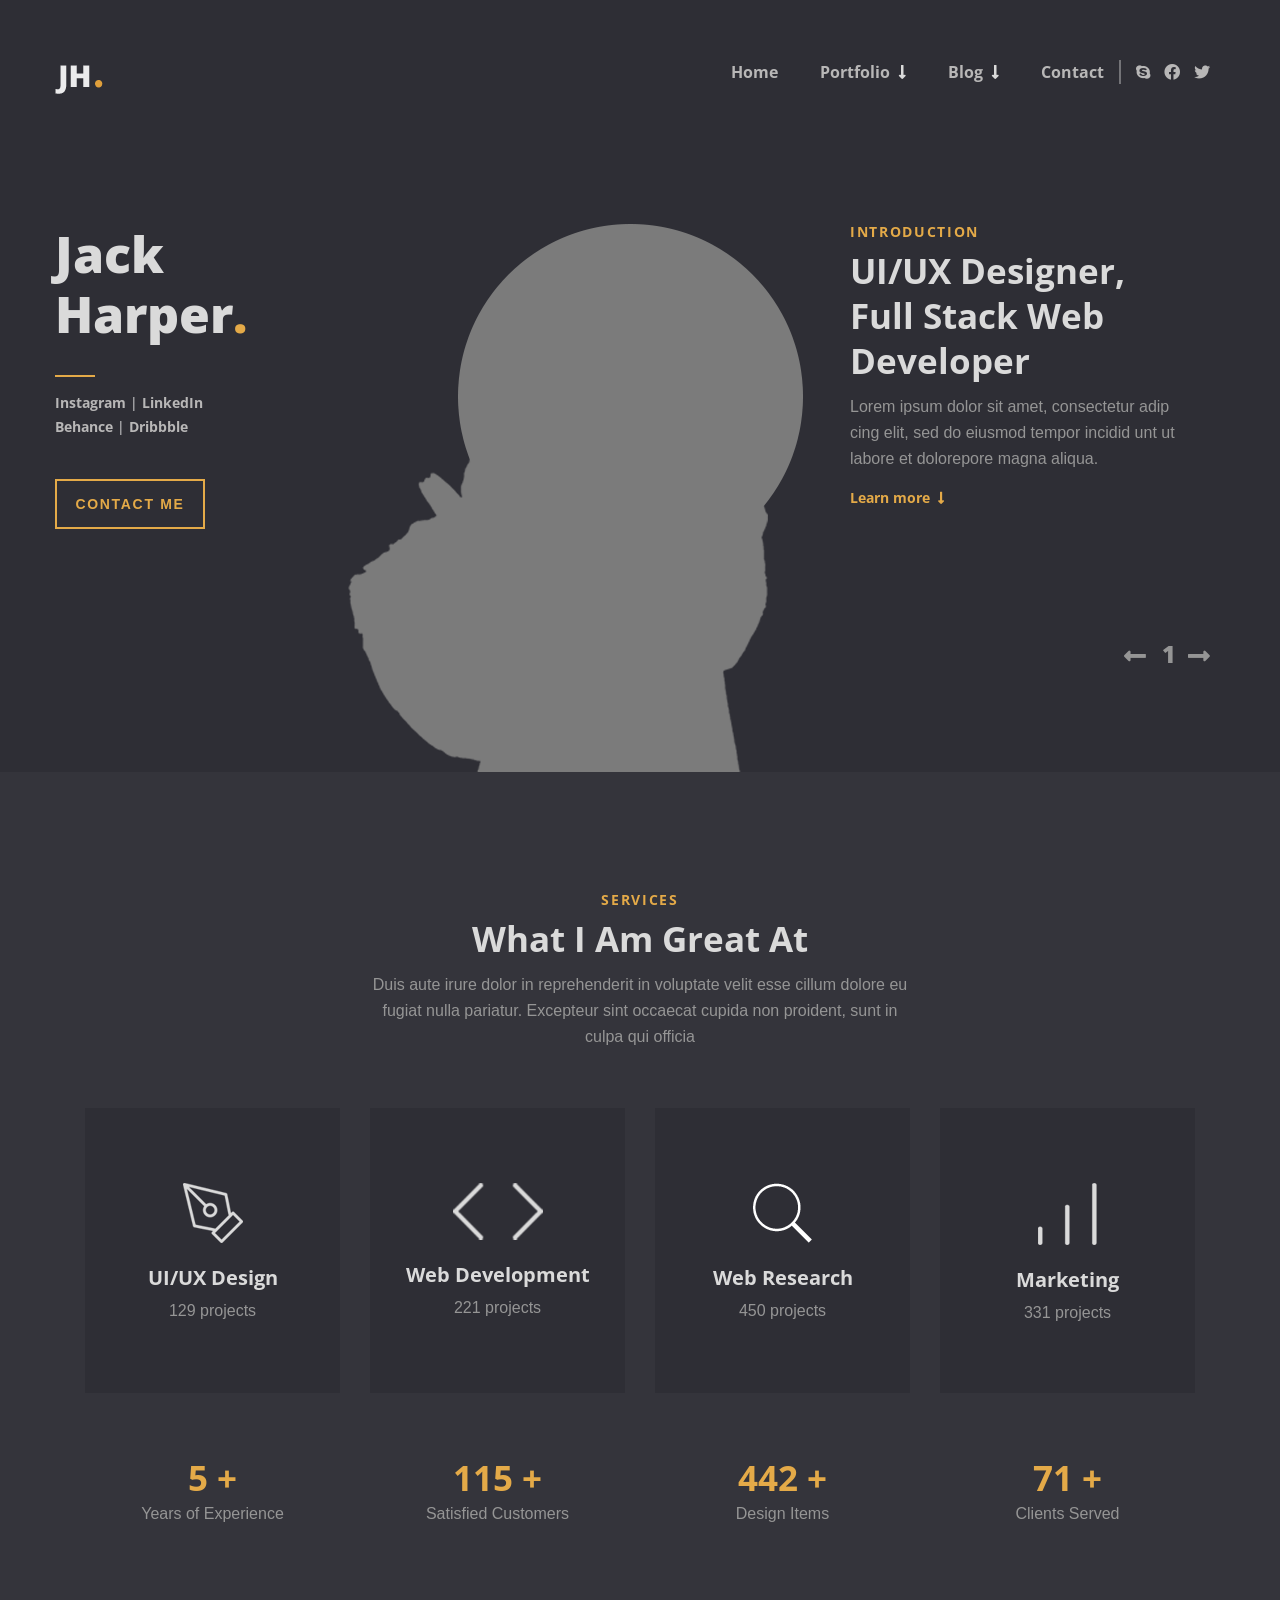
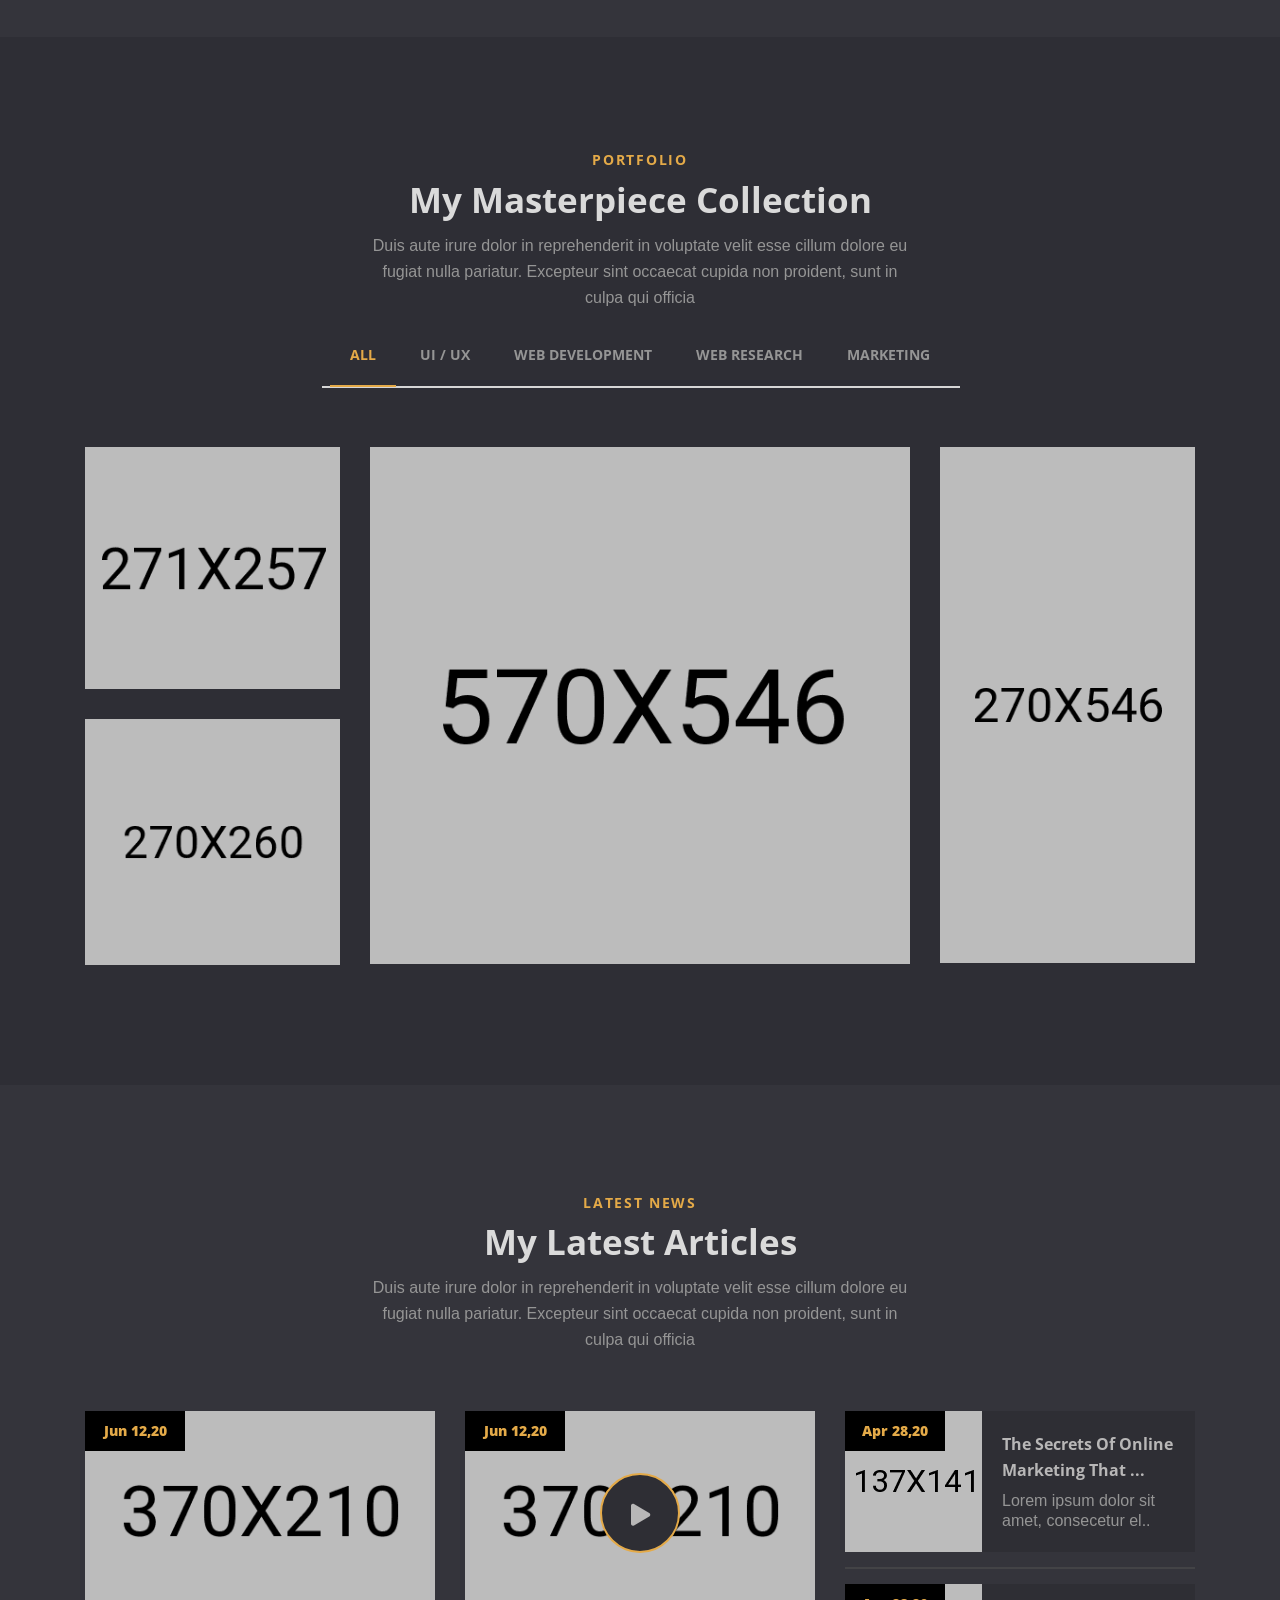
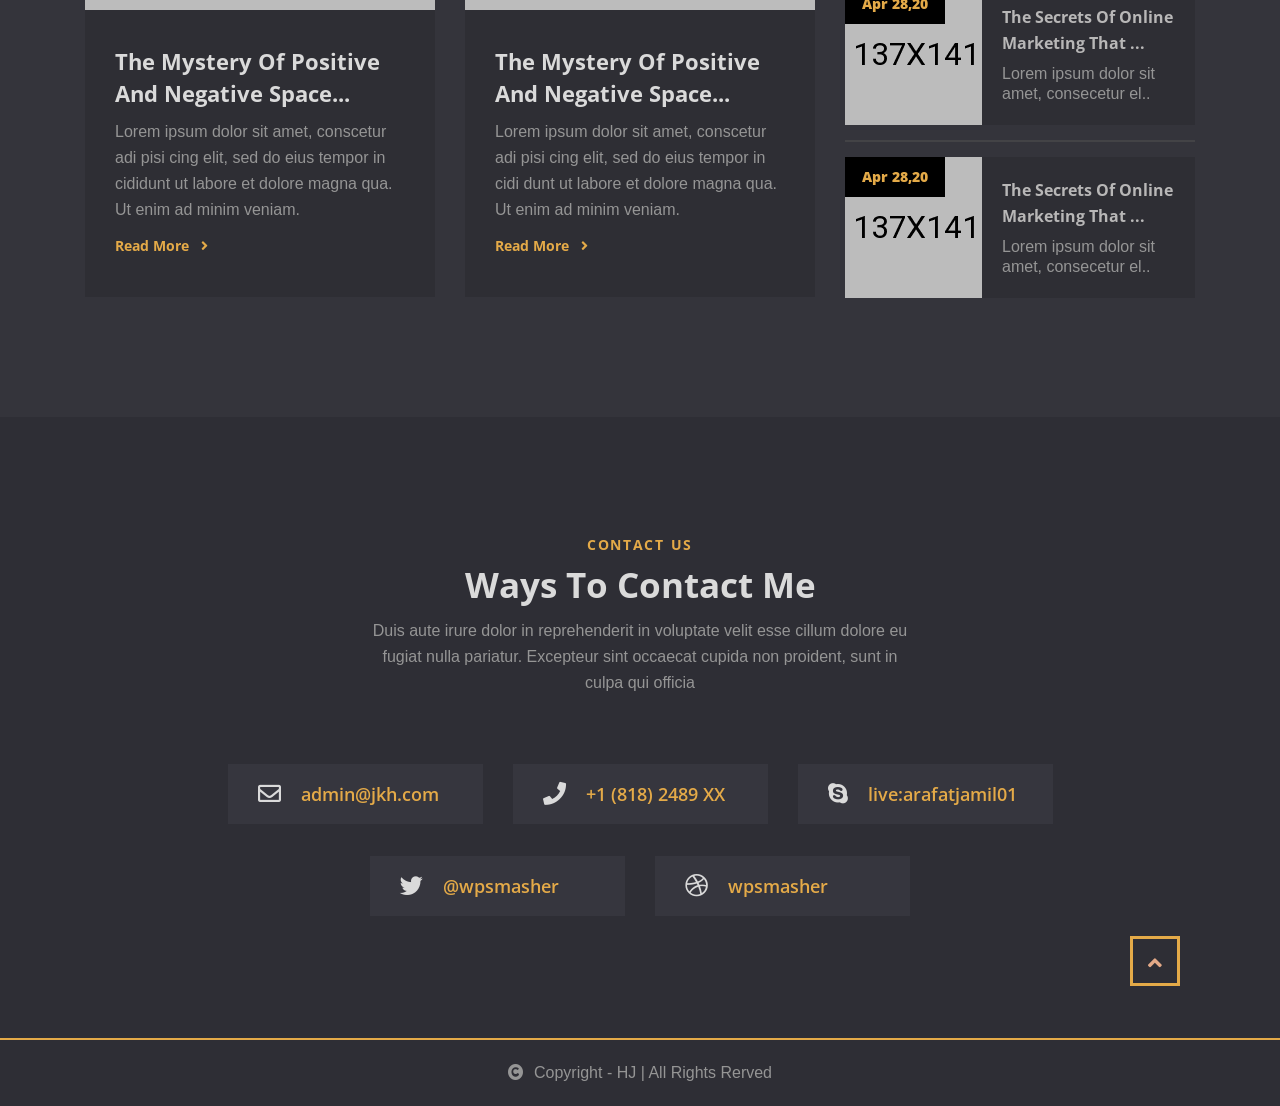
==== index.html @ 87782552 "Add files via upload" ====
<!DOCTYPE html>
<html lang="zxx">

<head>
    <meta charset="UTF-8">
    <meta name="viewport" content="width=device-width, initial-scale=1.0">
    <meta name="description"
        content="Palun, Personal Portfolio, One page portfolio, HTML Template, CSS3, HTML5, Website, Portfolio template">

    <!-- title -->
    <title>Palun - Dark Personal Portfolio HMTL5 Template</title>

    <!-- favicon -->
    <link rel="shortcut icon" href="favicon.ico" type="image/x-icon">

    <!-- stylesheets -->
    <link rel="stylesheet" href="assets/css/bootstrap.min.css">
    <link rel="stylesheet" href="assets/css/slick.min.css">
    <link rel="stylesheet" href="assets/css/all.min.css">
    <link rel="stylesheet" href="assets/css/magnific-popup.min.css">
    <link rel="stylesheet" href="assets/css/mean-menu.css">
    <link rel="stylesheet" href="assets/css/default.css">
    <link rel="stylesheet" href="style.css">

</head>

<body>
    <!-- header area -->
    <div class="header-area">
        <div class="container mt-60 pl-0 pr-0">
            <div class="row justify-content-lg-between">
                <div class="col-xl-2 col-lg-2 col-md-2 col-sm-2 col-2 pl-xl-0">
                    <!-- logo -->
                    <div class="logo-area">
                        <a href="/index.html">
                            <img src="assets/img/logo/logo.png" alt="Logo" />
                        </a>
                    </div>
                </div>
                <div class="col-xl-6 col-lg-7 col-md-10 col-sm-8 col-8 pr-0">
                    <div class="menu-area menu-social float-right">
                        <ul class="list-inline pl-15">
                            <li class="list-inline-item menu-border"><a href="#"><i class="fab fa-skype"></i></a></li>
                            <li class="list-inline-item"><a href="#"><i class="fab fa-facebook"></i></a></li>
                            <li class="list-inline-item"><a href="#"><i class="fab fa-twitter"></i></a></li>
                        </ul>
                    </div>
                    <nav id="mobile-nav">
                        <div class="menu-area float-right">
                            <ul class="list-inline">
                                <li class="list-inline-item"><a href="index.html">Home</a></li>
                                <li class="list-inline-item"><a href="index.html#portfolio">Portfolio</a>
                                    <ul class="sub-menu pb-10 pt-10 pl-15 pr-15">
                                        <li><a href="portfolio-details.html">Portfolio Details</a></li>
                                    </ul>
                                </li>
                                <li class="list-inline-item"><a href="index.html#blog">Blog</a>
                                    <ul class="sub-menu pb-10 pt-10 pl-15 pr-15">
                                        <li><a href="blog-list.html">Blog List</a></li>
                                        <li><a href="news-details.html">News Details</a></li>
                                    </ul>
                                </li>
                                <li class="list-inline-item"><a href="index.html#contact">Contact</a></li>
                            </ul>
                        </div>
                    </nav>
                    <div class="mobile-menu"></div>
                </div>
            </div>
        </div>
    </div>

    <!-- header area ends -->


    <!-- slider area -->
    <div class="slider-area">
        <div class="slider-activator">
            <div class="slide-item">
                <div class="container pt-130 pl-xl-0 pr-0">
                    <div class="row">
                        <div class="col-xl-3 col-lg-3 col-md-3 col-sm-4 col-5 pl-xl-0">
                            <div class="slider-left">
                                <div class="name">
                                    <h1>Jack <br /> Harper<span class="pc">.</span></h1>
                                </div>
                                <div class="dash"></div>
                                <div class="social-links mb-40">
                                    <a href="https://www.instagram.com/arafatjamil01/">Instagram</a> | <a
                                        href="https://linkedin.com/in/arafatjamil01">LinkedIn</a> <br />
                                    <a href="https://behance.net/wpsmasher">Behance</a> | <a
                                        href="https://dribbble.com/wpsmasher">Dribbble</a>
                                </div>
                                <div class="slider-cta">
                                    <a href="#" class="ct-btn">Contact me</a>
                                </div>
                            </div>
                        </div>
                        <div class="col-xl-5 col-lg-5 col-md-5 col-sm-8 col-7 pl-0">
                            <div class="profile-pic">
                                <img class="img-fluid" src="assets/img/slider/person.png" alt="jack harper" />

                            </div>
                        </div>
                        <div class="col-xl-4 col-lg-4 col-md-4 col-sm-8 col-8 slider-area-intro">
                            <div class="into-area">
                                <div class="section-title">
                                    <h3 class="section-name pc">INTRODUCTION</h3>
                                    <h2>UI/UX Designer,<br />
                                        Full Stack Web <br />
                                        Developer</h2>
                                    <p class="pr-20">
                                        Lorem ipsum dolor sit amet, consectetur adip
                                        cing elit, sed do eiusmod tempor incidid
                                        unt ut labore et dolorepore magna aliqua.
                                    </p>

                                </div>
                                <div class="intro-button">
                                    <a href="#services" class="btn-animation mr-btn">Learn more &nbsp;<i
                                            class="fas fa-long-arrow-alt-down"></i></a>
                                </div>
                            </div>
                        </div>
                    </div>
                </div>
            </div>
            <div class="slide-item">
                <div class="container pt-130 pl-xl-0 pr-0">
                    <div class="row">
                        <div class="col-xl-3 col-lg-3 col-md-3 col-sm-4 col-5 pl-xl-0">
                            <div class="slider-left">
                                <div class="name">
                                    <h1>Elon <br /> Musk<span class="pc">.</span></h1>
                                </div>
                                <div class="dash"></div>
                                <div class="social-links mb-40">
                                    <a href="https://www.instagram.com/arafatjamil01/">Instagram</a> | <a
                                        href="https://linkedin.com/in/arafatjamil01">LinkedIn</a> <br />
                                    <a href="https://behance.net/wpsmasher">Behance</a> | <a
                                        href="https://dribbble.com/wpsmasher">Dribbble</a>
                                </div>
                                <div class="slider-cta">
                                    <a href="#" class="ct-btn">Contact me</a>
                                </div>
                            </div>
                        </div>
                        <div class="col-xl-5 col-lg-5 col-md-5 col-sm-8 col-7 pl-0">
                            <div class="profile-pic">
                                <img class="img-fluid" src="assets/img/slider/person.png" alt="jack harper" />

                            </div>
                        </div>
                        <div class="col-xl-4 col-lg-4 col-md-4 col-sm-8 col-8 slider-area-intro">
                            <div class="into-area">
                                <div class="section-title">
                                    <h3 class="section-name pc">INTRODUCTION</h3>
                                    <h2>CEO Engineer,<br />
                                        Entrepreneur, <br />
                                        Start Up</h2>
                                    <p class="pr-20">
                                        Lorem ipsum dolor sit amet, consectetur adip
                                        cing elit, sed do eiusmod tempor incidid
                                        unt ut labore et dolorepore magna aliqua.
                                    </p>

                                </div>
                                <div class="intro-button">
                                    <a href="#services" class="btn-animation mr-btn">Learn more &nbsp;<i
                                            class="fas fa-long-arrow-alt-down"></i></a>
                                </div>
                            </div>
                        </div>
                    </div>
                </div>
            </div>

            <div class="slide-item">
                <div class="container pt-130 pl-xl-0 pr-0">
                    <div class="row">
                        <div class="col-xl-3 col-lg-3 col-md-3 col-sm-4 col-5 pl-xl-0">
                            <div class="slider-left">
                                <div class="name">
                                    <h1>Arafat <br /> Jamil<span class="pc">.</span></h1>
                                </div>
                                <div class="dash"></div>
                                <div class="social-links mb-40">
                                    <a href="https://www.instagram.com/arafatjamil01/">Instagram</a> | <a
                                        href="https://linkedin.com/in/arafatjamil01">LinkedIn</a> <br />
                                    <a href="https://behance.net/wpsmasher">Behance</a> | <a
                                        href="https://dribbble.com/wpsmasher">Dribbble</a>
                                </div>
                                <div class="slider-cta">
                                    <a href="#" class="ct-btn">Contact me</a>
                                </div>
                            </div>
                        </div>
                        <div class="col-xl-5 col-lg-5 col-md-5 col-sm-8 col-7 pl-0">
                            <div class="profile-pic">
                                <img class="img-fluid" src="assets/img/slider/person.png" alt="jack harper" />

                            </div>
                        </div>
                        <div class="col-xl-4 col-lg-4 col-md-4 col-sm-8 col-8 slider-area-intro">
                            <div class="into-area">
                                <div class="section-title">
                                    <h3 class="section-name pc">INTRODUCTION</h3>
                                    <h2>Content creator,<br />
                                        Freelance writer, <br />
                                        Developer</h2>
                                    <p class="pr-20">
                                        Lorem ipsum dolor sit amet, consectetur adip
                                        cing elit, sed do eiusmod tempor incidid
                                        unt ut labore et dolorepore magna aliqua.
                                    </p>

                                </div>
                                <div class="intro-button">
                                    <a href="#services" class="btn-animation mr-btn">Learn more &nbsp;<i
                                            class="fas fa-long-arrow-alt-down"></i></a>
                                </div>
                            </div>
                        </div>
                    </div>
                </div>
            </div>
        </div>
    </div>
    <!-- slider area ends -->

    <!-- services area -->
    <div class="services-area pt-120 bgs" id="services">
        <div class="container">
            <div class="row justify-content-center">
                <div class="col-xl-6 col-lg-7">
                    <div class="section-title text-center">
                        <h3 class="section-name pc">SERVICES</h3>
                        <h2>What I Am Great At</h2>
                        <p>
                            Duis aute irure dolor in reprehenderit in voluptate velit esse cillum
                            dolore eu fugiat nulla pariatur. Excepteur sint occaecat cupida
                            non proident, sunt in culpa qui officia
                        </p>

                    </div>
                </div>
            </div>
        </div>

        <div class="container">
            <div class="row service-row mt-45">
                <div class="col-xl-3 col-lg-3 col-md-3 col-sm-6">
                    <div class="project-card text-center bgp pt-75 pb-50 mb-30">
                        <div class="icon mb-20">
                            <img src="assets/img/icons/pen.png" alt="design" />
                            <img class="d-none" src="assets/img/icons/pen-yellow.png" alt="design" />
                        </div>
                        <div class="skill-project">
                            <h4 class="mb-5">UI/UX Design</h4>
                            <p>129 projects</p>
                        </div>
                    </div>
                </div>

                <div class="col-xl-3 col-lg-3 col-md-3 col-sm-6">
                    <div class="project-card text-center bgp pt-75 pb-50 mb-30">
                        <div class="icon mb-20">
                            <img src="assets/img/icons/code-white.png" alt="design" />
                            <img class="d-none" src="assets/img/icons/code.png" alt="design" />
                        </div>
                        <div class="skill-project">
                            <h4 class="mb-5">Web Development</h4>
                            <p>221 projects</p>
                        </div>
                    </div>
                </div>

                <div class="col-xl-3 col-lg-3 col-md-3 col-sm-6">
                    <div class="project-card text-center bgp pt-75 pb-50 mb-30">
                        <div class="icon mb-20">
                            <img src="assets/img/icons/search.png" alt="design" />
                            <img class="d-none" src="assets/img/icons/search-yellow.png" alt="design" />
                        </div>
                        <div class="skill-project">
                            <h4 class="mb-5">Web Research</h4>
                            <p>450 projects</p>
                        </div>
                    </div>
                </div>

                <div class="col-xl-3 col-lg-3 col-md-3 col-sm-6">
                    <div class="project-card text-center bgp pt-75 pb-50 mb-30">
                        <div class="icon mb-20">
                            <img src="assets/img/icons/marketing-white.png" alt="design" />
                            <img class="d-none" src="assets/img/icons/marketing.png" alt="design" />
                        </div>
                        <div class="skill-project">
                            <h4 class="mb-5">Marketing</h4>
                            <p>331 projects</p>
                        </div>
                    </div>
                </div>
            </div>
        </div>

        <!-- counter area -->
        <div class="counter-area pb-80">
            <div class="container">
                <div class="row mt-40">
                    <div class="col-xl-3 col-lg-3 col-md-3 col-sm-6">
                        <div class="counter-item text-center mb-30">
                            <h4 class="pc"><span class="count">09</span> +</h4>
                            <p>Years of Experience</p>
                        </div>
                    </div>
                    <div class="col-xl-3 col-lg-3 col-md-3 col-sm-6">
                        <div class="counter-item text-center mb-30">
                            <h4 class="pc"><span class="count">200</span> +</h4>
                            <p>Satisfied Customers</p>
                        </div>
                    </div>
                    <div class="col-xl-3 col-lg-3 col-md-3 col-sm-6">
                        <div class="counter-item text-center mb-30">
                            <h4 class="pc"><span class="count">769</span> +</h4>
                            <p>Design Items</p>
                        </div>
                    </div>
                    <div class="col-xl-3 col-lg-3 col-md-3 col-sm-6">
                        <div class="counter-item text-center mb-30">
                            <h4 class="pc"><span class="count">124</span> +</h4>
                            <p>Clients Served</p>
                        </div>
                    </div>
                </div>
            </div>
        </div>
        <!-- counter area ends -->

    </div>
    <!-- services area ends -->

    <!-- portfolio area -->
    <div class="portfolio-area pt-115 pb-90" id="portfolio">
        <div class="container">
            <div class="row justify-content-center">
                <div class="col-xl-6 col-lg-7">
                    <div class="section-title text-center">
                        <h3 class="section-name pc">PORTFOLIO</h3>
                        <h2>My Masterpiece Collection</h2>
                        <p>
                            Duis aute irure dolor in reprehenderit in voluptate velit esse cillum
                            dolore eu fugiat nulla pariatur. Excepteur sint occaecat cupida
                            non proident, sunt in culpa qui officia
                        </p>

                    </div>

                </div>
            </div>

            <div class="row justify-content-center">
                <div class="col-xl-8 col-lg-9 col-sm-8">
                    <div class="pofo-cat mb-40 text-center">
                        <button class="active" data-filter="*">ALL</button>
                        <button data-filter=".cat1">UI / UX</button>
                        <button data-filter=".cat2">WEB DEVELOPMENT</button>
                        <button data-filter=".cat3">WEB RESEARCH</button>
                        <button data-filter=".cat4">MARKETING</button>
                    </div>
                    <div class="pofo-line"></div>
                </div>
            </div>

            <div class="row grid mt-20">
                <div class="col-xl-3 col-lg-3 col-md-3 col-sm-6 col-7 grid-item cat1 cat4">
                    <div class="portfolio-wrapper mb-30">
                        <div class="portfolio-thumb">
                            <img src="assets/img/portfolio/1.png" alt="portfolio 1">
                        </div>
                        <div class="overlay">
                            <a href="assets/img/portfolio/1.png">
                                <img class="m-auto" src="assets/img/portfolio/icon.png" alt="plus icon">
                            </a>
                        </div>
                    </div>
                </div>


                <div class="col-xl-6 col-lg-6 col-md-6 col-sm-12 col-12 grid-item cat2 cat3">
                    <div class="portfolio-wrapper mb-30">
                        <div class="portfolio-thumb">
                            <img src="assets/img/portfolio/3.png" alt="portfolio 3">

                        </div>
                        <div class="overlay">
                            <a href="assets/img/portfolio/3.png">
                                <img src="assets/img/portfolio/icon.png" alt="plus icon">
                            </a>
                        </div>
                    </div>
                </div>
                <div class="col-xl-3 col-lg-3 col-md-3 col-sm-6 col-7 grid-item grid-item-4 cat4">
                    <div class="portfolio-wrapper mb-30">

                        <div class="portfolio-thumb">
                            <img src="assets/img/portfolio/4.png" alt="portfolio 4">

                        </div>
                        <div class="overlay">
                            <a href="assets/img/portfolio/4.png">
                                <img src="assets/img/portfolio/icon.png" alt="plus icon">
                            </a>
                        </div>
                    </div>
                </div>
                <div class="row">
                    <div class="col-xl-3 col-lg-3 col-md-3 col-sm-6 col-7 grid-item cat3">
                        <div class="portfolio-wrapper mb-30">
                            <div class="portfolio-thumb">
                                <a href="portfolio-details.html">
                                    <img src="assets/img/portfolio/2.png" alt="portfolio 4">
                                </a>
                            </div>
                            <div class="overlay">
                                <a href="assets/img/portfolio/2.png">
                                    <img src="assets/img/portfolio/icon.png" alt="plus icon">
                                </a>
                            </div>
                        </div>
                    </div>
                </div>
            </div>
        </div>
    </div>
    <!-- portfolio area ends -->

    <!-- news section starts -->
    <div class="news-area pt-110 bgs" id="blog">
        <div class="container">
            <div class="row justify-content-center">
                <div class="col-xl-6 col-xl-6">
                    <div class="section-title text-center">
                        <h3 class="section-name pc">LATEST NEWS</h3>
                        <h2>My Latest Articles</h2>
                        <p>
                            Duis aute irure dolor in reprehenderit in voluptate velit esse cillum
                            dolore eu fugiat nulla pariatur. Excepteur sint occaecat cupida
                            non proident, sunt in culpa qui officia
                        </p>

                    </div>
                </div>
            </div>

            <div class="row mt-45 pb-90">
                <div class="col-xl-4 col-lg-4">
                    <div class="single-blog mb-30 pb-40">
                        <div class="blog-img">
                            <img src="assets/img/news/blog-1.jpg" alt="news item 1">
                        </div>
                        <div class="blog-meta">
                            <div class="date">
                                Jun 12,20
                            </div>
                        </div>
                        <div class="blog-details pl-30 mt-35 pr-30">
                            <div class="blog-title mb-10">
                                <a href="news-details.html">
                                    <h2>The Mystery Of Positive
                                        And Negative Space...</h2>
                                </a>
                            </div>
                            <p class="mb-10">
                                Lorem ipsum dolor sit amet, conscetur adi pisi cing elit, sed do eius tempor in cididunt
                                ut labore et dolore magna qua. Ut enim ad minim veniam.
                            </p>
                            <div class="blog-button">
                                <a href="news-details.html">Read More &nbsp; <i class="fas fa-angle-right"></i> </a>
                            </div>
                        </div>
                    </div>
                </div>
                <div class="col-xl-4 col-lg-4">
                    <div class="single-blog mb-30 pb-40">
                        <div class="blog-img">
                            <img src="assets/img/news/blog-2.jpg" alt="news item 2">

                        </div>
                        <div class="play-btn">
                            <a href="https://www.youtube.com/watch?v=Mo0WEEfbmKE" class="mfp-iframe">
                                <i class="fas fa-play"></i>
                            </a>
                        </div>
                        <div class="blog-meta">
                            <div class="date">
                                Jun 12,20
                            </div>

                        </div>
                        <div class="blog-details pl-30 mt-35 pr-30">
                            <div class="blog-title mb-10">
                                <a href="news-details.html">
                                    <h2>The Mystery Of Positive
                                        And Negative Space...</h2>
                                </a>
                            </div>
                            <p class="mb-10">
                                Lorem ipsum dolor sit amet, conscetur adi pisi cing elit, sed do eius tempor in cidi
                                dunt ut labore et dolore magna qua. Ut enim ad minim veniam.
                            </p>
                            <div class="blog-button">
                                <a href="news-details.html">Read More &nbsp; <i class="fas fa-angle-right"></i> </a>
                            </div>
                        </div>
                    </div>
                </div>
                <div class="col-xl-4 col-lg-4">
                    <div class="blog-item-small pr-20">
                        <div class="blog-meta">
                            <div class="date">
                                Apr 28,20
                            </div>
                        </div>

                        <div class="blog-small-img mr-20 float-left">
                            <img src="assets/img/news/blog-3.jpg" alt="blog 3">
                        </div>

                        <div class="blog-small-description pt-20 pb-20">
                            <a href="news-details.html">
                                <h2>The Secrets Of Online
                                    Marketing That ...
                                </h2>
                            </a>
                            <p>Lorem ipsum dolor sit
                                amet, consecetur el..
                            </p>
                        </div>
                    </div>
                    <hr>
                    <div class="blog-item-small pr-20">
                        <div class="blog-meta">
                            <div class="date">
                                Apr 28,20
                            </div>
                        </div>
                        <div class="blog-small-img mr-20 float-left">
                            <img src="assets/img/news/blog-4.jpg" alt="blog 3">
                        </div>

                        <div class="blog-small-description pt-20 pb-20">
                            <a href="news-details.html">
                                <h2>The Secrets Of Online
                                    Marketing That ...
                                </h2>
                            </a>
                            <p>Lorem ipsum dolor sit
                                amet, consecetur el..
                            </p>
                        </div>
                    </div>
                    <hr>
                    <div class="blog-item-small pr-20">
                        <div class="blog-meta">
                            <div class="date">
                                Apr 28,20
                            </div>
                        </div>
                        <div class="blog-small-img mr-20 float-left">
                            <img src="assets/img/news/blog-5.jpg" alt="blog 3">
                        </div>

                        <div class="blog-small-description pt-20 pb-20">
                            <a href="news-details.html">
                                <h2>The Secrets Of Online
                                    Marketing That ...
                                </h2>
                            </a>
                            <p>Lorem ipsum dolor sit
                                amet, consecetur el..
                            </p>
                        </div>
                    </div>
                </div>
            </div>
        </div>
    </div>
    <!-- news section ends -->

    <!-- contact area starts -->
    <div class="contact-area pt-120" id="contact">
        <div class="container">
            <div class="row justify-content-center">
                <div class="col-xl-6">
                    <div class="section-title text-center">
                        <h3 class="section-name pc">CONTACT US</h3>
                        <h2>Ways To Contact Me</h2>
                        <p>
                            Duis aute irure dolor in reprehenderit in voluptate velit esse cillum
                            dolore eu fugiat nulla pariatur. Excepteur sint occaecat cupida
                            non proident, sunt in culpa qui officia
                        </p>

                    </div>
                </div>
            </div>
        </div>
        <div class="container mt-55 pb-90">
            <div class="row justify-content-center">

                <div class="col-xl-3 col-lg-3 col-md-6 mb-30">
                    <div class="contact-item">
                        <div class="ct-item-icon float-left ml-30 mr-20">
                            <i class="far fa-envelope"></i>
                        </div>
                        <a class="btn-animation" href="https://themeforest.net/user/wpsmasher">admin@jkh.com</a>
                    </div>
                </div>

                <div class="col-xl-3 col-lg-3 col-md-6 mb-30">
                    <div class="contact-item">
                        <div class="ct-item-icon float-left ml-30 mr-20">
                            <i class="fas fa-phone"></i>
                        </div>
                        <a class="btn-animation" href="https://themeforest.net/user/wpsmasher">+1 (818) 2489 XX</a>
                    </div>
                </div>

                <div class="col-xl-3 col-lg-3 col-md-6 mb-30">
                    <div class="contact-item">
                        <div class="ct-item-icon float-left ml-30 mr-20">
                            <i class="fab fa-skype"></i>
                        </div>
                        <a class="btn-animation" href="https://themeforest.net/user/wpsmasher">live:arafatjamil01</a>
                    </div>
                </div>
            </div>
            <div class="row justify-content-center">
                <div class="col-xl-3 col-lg-3 col-md-6 mb-30">
                    <div class="contact-item">
                        <div class="ct-item-icon float-left ml-30 mr-20">
                            <i class="fab fa-twitter"></i>
                        </div>
                        <a class="btn-animation" href="https://themeforest.net/user/wpsmasher">@wpsmasher</a>
                    </div>
                </div>
                <div class="col-xl-3 col-lg-3 col-md-6 mb-30">
                    <div class="contact-item">
                        <div class="ct-item-icon float-left ml-30 mr-20">
                            <i class="fab fa-dribbble"></i>
                        </div>
                        <a class="btn-animation" href="https://themeforest.net/user/wpsmasher">wpsmasher</a>
                    </div>
                </div>
            </div>
        </div>
    </div>
    <!-- contact area ends -->

    <!-- footer copyright area starts -->
    <div class="footer-area">
        <div class="copyright-text text-center">
            <p class="pt-20"><i class="fas fa-copyright mr-10"></i>Copyright - HJ | All Rights Rerved</p>
        </div>

        <div class="back-to-top">
            <a href="#"><i class="fas fa-angle-up"></i></a>
        </div>
    </div>
    <!-- footer copyright area end -->


    <!-- scripts -->
    <script src="assets/js/jquery-2.2.4.js"></script>
    <script src="assets/js/popper.min.js"></script>
    <script src="assets/js/bootstrap.min.js"></script>
    <script src="assets/js/jquery-1.12.4.js"></script>
    <script src="assets/js/slick.js"></script>
    <script src="assets/js/waypoint.min.js"></script>
    <script src="assets/js/countup.js"></script>
    <script src="assets/js/isotope.min.js"></script>
    <script src="assets/js/jquery-mean-menu.min.js"></script>
    <script src="assets/js/magnific-popup.js"></script>
    <script src="assets/js/script.js"></script>
</body>

</html>
---- assets/css/mean-menu.css ----
/*! #######################################################################

	MeanMenu 2.0.7
	--------

	To be used with jquery.meanmenu.js by Chris Wharton (http://www.meanthemes.com/plugins/meanmenu/)

####################################################################### */

/* hide the link until viewport size is reached */
a.meanmenu-reveal {
	display: none;
}

/* when under viewport size, .mean-container is added to body */
.mean-container .mean-bar {
  background: rgba(0, 0, 0, 0) none repeat scroll 0 0;
  float: left;
  position: relative;
  width: 100%;
  z-index: 99;
}
.mean-container a.meanmenu-reveal {
	border: 1px solid #e4aa48;
	color: #e4aa48;
	cursor: pointer;
	display: block;
	font-family: inherit;
	font-size: 1px;
	font-weight: 700;
	height: 22px;
	line-height: 22px;
	padding: 8px 9px;
	position: absolute;
	right: 0;
	text-decoration: none;
	top: 0;
	width: 22px;
	margin-top: -14px;

}
.mean-container a.meanmenu-reveal span {
  background: #e4aa48 none repeat scroll 0 0;
  display: block;
  height: 3px;
  margin-top: 3px;
}

.mean-container .mean-nav {
	background: #0c1923 none repeat scroll 0 0;
	float: left;
	margin-top: 25px;
	width: 100%;
}

.mean-container .mean-nav ul {
	padding: 0;
	margin: 0;
	width: 100%;
	list-style-type: none;
}

.mean-container .mean-nav ul li {
	position: relative;
	float: left;
	width: 100%;
}

.mean-container .mean-nav ul li a {
	border-top: 1px solid #FBBA42;
	color: #fff;
	display: block;
	float: left;
	margin: 0;
	padding: 10px 5%;
	text-align: left;
	text-decoration: none;
	text-transform: uppercase;
	width: 90%;
	font-size: 14px;
	background: #3f5666;
	font-weight: bold;
}

.mean-container .mean-nav ul li li a {
  border-top: 1px solid rgba(255, 255, 255, 0.25);
  opacity: 0.75;
  padding: 10px 10%;
  text-shadow: none;
  visibility: visible;
  width: 80%;
}

.mean-container .mean-nav ul li.mean-last a {
	border-bottom: none;
	margin-bottom: 0;
}

.mean-container .mean-nav ul li li li a {
	width: 70%;
	padding: 1em 15%;
	

}

.mean-container .mean-nav ul li li li li a {
	width: 60%;
	padding: 1em 20%;
}

.mean-container .mean-nav ul li li li li li a {
	width: 50%;
	padding: 1em 25%;
	background: #3f5666;
}

.mean-container .mean-nav ul li a:hover {

	background: #FBBA42;
	color: #333;
}

.mean-container .mean-nav ul li a.mean-expand{
	-moz-border-bottom-colors: none;
	-moz-border-left-colors: none;
	-moz-border-right-colors: none;
	-moz-border-top-colors: none;
	background: rgba(255, 255, 255, 0.1) none repeat scroll 0 0;
	border-color: currentcolor currentcolor rgba(255, 255, 255, 0.2) rgba(255, 255, 255, 0.4);
	border-image: none;
	border-style: none none solid solid;
	border-width: medium medium 1px 1px;
	font-weight: 700;
	height: 30px;
	margin-top: 1px;
	padding: 5px 12px;
	position: absolute;
	right: 0;
	text-align: center;
	top: 0;
	width: 26px;
	z-index: 2;
}

.mean-container .mean-nav ul li a.mean-expand:hover {
	background: #2e2e34;
	color: #fff;
}

.mean-container .mean-push {
	float: left;
	width: 100%;
	padding: 0;
	margin: 0;
	clear: both;
}

.mean-nav .wrapper {
	width: 100%;
	padding: 0;
	margin: 0;
}

/* Fix for box sizing on Foundation Framework etc. */
.mean-container .mean-bar, .mean-container .mean-bar * {
	-webkit-box-sizing: content-box;
	-moz-box-sizing: content-box;
	box-sizing: content-box;
}


.mean-remove {
	display: none !important;
}


.transparent-header .mean-container a.meanmenu-reveal {
    border: 1px solid #fff;
    color: #fff;
}
.transparent-header .mean-container a.meanmenu-reveal span {
	background: #fff;
}

.header-2 .mean-container a.meanmenu-reveal {
    border: 1px solid #fff;
    color: #fff;
}
.header-2 .mean-container a.meanmenu-reveal span {
	background: #fff;
}

.mobile-menu{
	position: absolute;
	right: 2%;
	top: -7px ;
	z-index: 99999;
	width: 100%;
}
---- assets/css/default.css ----
/* Deafult Margin & Padding */

/*======================= Margin Top =======================*/
.mt-5 {
	margin-top: 5px !important;
}
.mt-10 {
	margin-top: 10px;
}

.mt-15 {
	margin-top: 15px;
}

.mt-20 {
	margin-top: 20px;
}

.mt-25 {
	margin-top: 25px;
}

.mt-30 {
	margin-top: 30px;
}

.mt-35 {
	margin-top: 35px;
}

.mt-40 {
	margin-top: 40px;
}

.mt-45 {
	margin-top: 45px;
}

.mt-50 {
	margin-top: 50px;
}

.mt-55 {
	margin-top: 55px;
}

.mt-60 {
	margin-top: 60px;
}

.mt-65 {
	margin-top: 65px;
}

.mt-70 {
	margin-top: 70px;
}

.mt-75 {
	margin-top: 75px;
}

.mt-80 {
	margin-top: 80px;
}

.mt-85 {
	margin-top: 85px;
}

.mt-90 {
	margin-top: 90px;
}

.mt-95 {
	margin-top: 95px;
}

.mt-100 {
	margin-top: 100px;
}

.mt-105 {
	margin-top: 105px;
}

.mt-110 {
	margin-top: 110px;
}

.mt-115 {
	margin-top: 115px;
}

.mt-120 {
	margin-top: 120px;
}

.mt-125 {
	margin-top: 125px;
}

.mt-130 {
	margin-top: 130px;
}

.mt-135 {
	margin-top: 135px;
}

.mt-140 {
	margin-top: 140px;
}

.mt-145 {
	margin-top: 145px;
}

.mt-150 {
	margin-top: 150px;
}

.mt-155 {
	margin-top: 155px;
}

.mt-160 {
	margin-top: 160px;
}

.mt-165 {
	margin-top: 165px;
}

.mt-170 {
	margin-top: 170px;
}

.mt-175 {
	margin-top: 175px;
}

.mt-180 {
	margin-top: 180px;
}

.mt-185 {
	margin-top: 185px;
}

.mt-190 {
	margin-top: 190px;
}

.mt-195 {
	margin-top: 195px;
}

.mt-200 {
	margin-top: 200px;
}

/*======================= Margin left =======================*/
.ml-5 {
	margin-left: 5px !important;
}
.ml-10 {
	margin-left: 10px;
}

.ml-15 {
	margin-left: 15px;
}

.ml-20 {
	margin-left: 20px;
}

.ml-25 {
	margin-left: 25px;
}

.ml-30 {
	margin-left: 30px;
}

.ml-35 {
	margin-left: 35px;
}

.ml-40 {
	margin-left: 40px;
}

.ml-45 {
	margin-left: 45px;
}

.ml-50 {
	margin-left: 50px;
}

.ml-55 {
	margin-left: 55px;
}

.ml-60 {
	margin-left: 60px;
}

.ml-65 {
	margin-left: 65px;
}

.ml-70 {
	margin-left: 70px;
}

.ml-75 {
	margin-left: 75px;
}

.ml-80 {
	margin-left: 80px;
}

.ml-85 {
	margin-left: 85px;
}

.ml-90 {
	margin-left: 90px;
}

.ml-95 {
	margin-left: 95px;
}

.ml-100 {
	margin-left: 100px;
}

.ml-105 {
	margin-left: 105px;
}

.ml-110 {
	margin-left: 110px;
}

.ml-115 {
	margin-left: 115px;
}

.ml-120 {
	margin-left: 120px;
}

.ml-125 {
	margin-left: 125px;
}

.ml-130 {
	margin-left: 130px;
}

.ml-135 {
	margin-left: 135px;
}

.ml-140 {
	margin-left: 140px;
}

.ml-145 {
	margin-left: 145px;
}

.ml-150 {
	margin-left: 150px;
}

.ml-155 {
	margin-left: 155px;
}

.ml-160 {
	margin-left: 160px;
}

.ml-165 {
	margin-left: 165px;
}

.ml-170 {
	margin-left: 170px;
}

.ml-175 {
	margin-left: 175px;
}

.ml-180 {
	margin-left: 180px;
}

.ml-185 {
	margin-left: 185px;
}

.ml-190 {
	margin-left: 190px;
}

.ml-195 {
	margin-left: 195px;
}

.ml-200 {
	margin-left: 200px;
}

/*======================= Margin Right =======================*/
.mr-5 {
	margin-right: 5px !important;
}
.mr-10 {
	margin-right: 10px;
}

.mr-15 {
	margin-right: 15px;
}

.mr-20 {
	margin-right: 20px;
}

.mr-25 {
	margin-right: 25px;
}

.mr-30 {
	margin-right: 30px;
}

.mr-35 {
	margin-right: 35px;
}

.mr-40 {
	margin-right: 40px;
}

.mr-45 {
	margin-right: 45px;
}

.mr-50 {
	margin-right: 50px;
}

.mr-55 {
	margin-right: 55px;
}

.mr-60 {
	margin-right: 60px;
}

.mr-65 {
	margin-right: 65px;
}

.mr-70 {
	margin-right: 70px;
}

.mr-75 {
	margin-right: 75px;
}

.mr-80 {
	margin-right: 80px;
}

.mr-85 {
	margin-right: 85px;
}

.mr-90 {
	margin-right: 90px;
}

.mr-95 {
	margin-right: 95px;
}

.mr-100 {
	margin-right: 100px;
}

.mr-105 {
	margin-right: 105px;
}

.mr-110 {
	margin-right: 110px;
}

.mr-115 {
	margin-right: 115px;
}

.mr-120 {
	margin-right: 120px;
}

.mr-125 {
	margin-right: 125px;
}

.mr-130 {
	margin-right: 130px;
}

.mr-135 {
	margin-right: 135px;
}

.mr-140 {
	margin-right: 140px;
}

.mr-145 {
	margin-right: 145px;
}

.mr-150 {
	margin-right: 150px;
}

.mr-155 {
	margin-right: 155px;
}

.mr-160 {
	margin-right: 160px;
}

.mr-165 {
	margin-right: 165px;
}

.mr-170 {
	margin-right: 170px;
}

.mr-175 {
	margin-right: 175px;
}

.mr-180 {
	margin-right: 180px;
}

.mr-185 {
	margin-right: 185px;
}

.mr-190 {
	margin-right: 190px;
}

.mr-195 {
	margin-right: 195px;
}

.mr-200 {
	margin-top: 200px;
}

/*======================= Margin Bottom =======================*/
.mb-5 {
	margin-bottom: 5px !important;
}
.mb-10 {
	margin-bottom: 10px;
}

.mb-15 {
	margin-bottom: 15px;
}

.mb-20 {
	margin-bottom: 20px;
}

.mb-25 {
	margin-bottom: 25px;
}

.mb-30 {
	margin-bottom: 30px;
}

.mb-35 {
	margin-bottom: 35px;
}

.mb-40 {
	margin-bottom: 40px;
}

.mb-45 {
	margin-bottom: 45px;
}

.mb-50 {
	margin-bottom: 50px;
}

.mb-55 {
	margin-bottom: 55px;
}

.mb-60 {
	margin-bottom: 60px;
}

.mb-65 {
	margin-bottom: 65px;
}

.mb-70 {
	margin-bottom: 70px;
}

.mb-75 {
	margin-bottom: 75px;
}

.mb-80 {
	margin-bottom: 80px;
}

.mb-85 {
	margin-bottom: 85px;
}

.mb-90 {
	margin-bottom: 90px;
}

.mb-95 {
	margin-bottom: 95px;
}

.mb-100 {
	margin-bottom: 100px;
}

.mb-105 {
	margin-bottom: 105px;
}

.mb-110 {
	margin-bottom: 110px;
}

.mb-115 {
	margin-bottom: 115px;
}

.mb-120 {
	margin-bottom: 120px;
}

.mb-125 {
	margin-bottom: 125px;
}

.mb-130 {
	margin-bottom: 130px;
}

.mb-135 {
	margin-bottom: 135px;
}

.mb-140 {
	margin-bottom: 140px;
}

.mb-145 {
	margin-bottom: 145px;
}

.mb-150 {
	margin-bottom: 150px;
}

.mb-155 {
	margin-bottom: 155px;
}

.mb-160 {
	margin-bottom: 160px;
}

.mb-165 {
	margin-bottom: 165px;
}

.mb-170 {
	margin-bottom: 170px;
}

.mb-175 {
	margin-bottom: 175px;
}

.mb-180 {
	margin-bottom: 180px;
}

.mb-185 {
	margin-bottom: 185px;
}

.mb-190 {
	margin-bottom: 190px;
}

.mb-195 {
	margin-bottom: 195px;
}

.mb-200 {
	margin-bottom: 200px;
}

/*======================= Padding Top =======================*/
.pt-5 {
	padding-top: 5px !important;
}
.pt-10 {
	padding-top: 10px;
}

.pt-15 {
	padding-top: 15px;
}

.pt-20 {
	padding-top: 20px;
}

.pt-25 {
	padding-top: 25px;
}

.pt-30 {
	padding-top: 30px;
}

.pt-35 {
	padding-top: 35px;
}

.pt-40 {
	padding-top: 40px;
}

.pt-45 {
	padding-top: 45px;
}

.pt-50 {
	padding-top: 50px;
}

.pt-55 {
	padding-top: 55px;
}

.pt-60 {
	padding-top: 60px;
}

.pt-65 {
	padding-top: 65px;
}

.pt-70 {
	padding-top: 70px;
}

.pt-75 {
	padding-top: 75px;
}

.pt-80 {
	padding-top: 80px;
}

.pt-85 {
	padding-top: 85px;
}

.pt-90 {
	padding-top: 90px;
}

.pt-95 {
	padding-top: 95px;
}

.pt-100 {
	padding-top: 100px;
}

.pt-105 {
	padding-top: 105px;
}

.pt-110 {
	padding-top: 110px;
}

.pt-115 {
	padding-top: 115px;
}

.pt-120 {
	padding-top: 120px;
}

.pt-125 {
	padding-top: 125px;
}

.pt-130 {
	padding-top: 130px;
}

.pt-135 {
	padding-top: 135px;
}

.pt-140 {
	padding-top: 140px;
}

.pt-145 {
	padding-top: 145px;
}

.pt-150 {
	padding-top: 150px;
}

.pt-155 {
	padding-top: 155px;
}

.pt-160 {
	padding-top: 160px;
}

.pt-165 {
	padding-top: 165px;
}

.pt-170 {
	padding-top: 170px;
}

.pt-175 {
	padding-top: 175px;
}

.pt-180 {
	padding-top: 180px;
}

.pt-185 {
	padding-top: 185px;
}

.pt-190 {
	padding-top: 190px;
}

.pt-195 {
	padding-top: 195px;
}

.pt-200 {
	padding-top: 200px;
}

/*======================= Padding Bottom =======================*/
.pb-5 {
	padding-bottom: 5px !important;
}
.pb-10 {
	padding-bottom: 10px;
}

.pb-15 {
	padding-bottom: 15px;
}

.pb-20 {
	padding-bottom: 20px;
}

.pb-25 {
	padding-bottom: 25px;
}

.pb-30 {
	padding-bottom: 30px;
}

.pb-35 {
	padding-bottom: 35px;
}

.pb-40 {
	padding-bottom: 40px;
}

.pb-45 {
	padding-bottom: 45px;
}

.pb-50 {
	padding-bottom: 50px;
}

.pb-55 {
	padding-bottom: 55px;
}

.pb-60 {
	padding-bottom: 60px;
}

.pb-65 {
	padding-bottom: 65px;
}

.pb-70 {
	padding-bottom: 70px;
}

.pb-75 {
	padding-bottom: 75px;
}

.pb-80 {
	padding-bottom: 80px;
}

.pb-85 {
	padding-bottom: 85px;
}

.pb-90 {
	padding-bottom: 90px;
}

.pb-95 {
	padding-bottom: 95px;
}

.pb-100 {
	padding-bottom: 100px;
}

.pb-105 {
	padding-bottom: 105px;
}

.pb-110 {
	padding-bottom: 110px;
}

.pb-115 {
	padding-bottom: 115px;
}

.pb-120 {
	padding-bottom: 120px;
}

.pb-125 {
	padding-bottom: 125px;
}

.pb-130 {
	padding-bottom: 130px;
}

.pb-135 {
	padding-bottom: 135px;
}

.pb-140 {
	padding-bottom: 140px;
}

.pb-145 {
	padding-bottom: 145px;
}

.pb-150 {
	padding-bottom: 150px;
}

.pb-155 {
	padding-bottom: 155px;
}

.pb-160 {
	padding-bottom: 160px;
}

.pb-165 {
	padding-bottom: 165px;
}

.pb-170 {
	padding-bottom: 170px;
}

.pb-175 {
	padding-bottom: 175px;
}

.pb-180 {
	padding-bottom: 180px;
}

.pb-185 {
	padding-bottom: 185px;
}

.pb-190 {
	padding-bottom: 190px;
}

.pb-195 {
	padding-bottom: 195px;
}

.pb-200 {
	padding-bottom: 200px;
}

/*============================ Padding Left =========================*/
.pl-5 {
	padding-left: 5px !important;
}
.pl-10 {
	padding-left: 10px;
}

.pl-15 {
	padding-left: 15px;
}

.pl-20 {
	padding-left: 20px;
}

.pl-25 {
	padding-left: 25px;
}

.pl-30 {
	padding-left: 30px;
}

.pl-35 {
	padding-left: 35px;
}

.pl-40 {
	padding-left: 40px;
}

.pl-45 {
	padding-left: 45px;
}

.pl-50 {
	padding-left: 50px;
}

.pl-55 {
	padding-left: 55px;
}

.pl-60 {
	padding-left: 60px;
}

.pl-65 {
	padding-left: 65px;
}

.pl-70 {
	padding-left: 70px;
}

.pl-75 {
	padding-left: 75px;
}

.pl-80 {
	padding-left: 80px;
}

.pl-85 {
	padding-left: 85px;
}

.pl-90 {
	padding-left: 90px;
}

.pl-95 {
	padding-left: 95px;
}

.pl-100 {
	padding-left: 100px;
}

.pl-105 {
	padding-left: 105px;
}

.pl-110 {
	padding-left: 110px;
}

.pl-115 {
	padding-left: 115px;
}

.pl-120 {
	padding-left: 120px;
}

.pl-125 {
	padding-left: 125px;
}

.pl-130 {
	padding-left: 130px;
}

.pl-135 {
	padding-left: 135px;
}

.pl-140 {
	padding-left: 140px;
}

.pl-145 {
	padding-left: 145px;
}

.pl-150 {
	padding-left: 150px;
}

.pl-155 {
	padding-left: 155px;
}

.pl-160 {
	padding-left: 160px;
}

.pl-165 {
	padding-left: 165px;
}

.pl-170 {
	padding-left: 170px;
}

.pl-175 {
	padding-left: 175px;
}

.pl-180 {
	padding-left: 180px;
}

.pl-185 {
	padding-left: 185px;
}

.pl-190 {
	padding-left: 190px;
}

.pl-195 {
	padding-left: 195px;
}

.pl-200 {
	padding-left: 200px;
}

/*======================= Padding Right =======================*/
.pr-5 {
	padding-right: 5px !important;
}
.pr-10 {
	padding-right: 10px;
}

.pr-15 {
	padding-right: 15px;
}

.pr-20 {
	padding-right: 20px;
}

.pr-25 {
	padding-right: 25px;
}

.pr-30 {
	padding-right: 30px;
}

.pr-35 {
	padding-right: 35px;
}

.pr-35 {
	padding-right: 35px;
}

.pr-40 {
	padding-right: 40px;
}

.pr-45 {
	padding-right: 45px;
}

.pr-50 {
	padding-right: 50px;
}

.pr-55 {
	padding-right: 55px;
}

.pr-60 {
	padding-right: 60px;
}

.pr-65 {
	padding-right: 65px;
}

.pr-70 {
	padding-right: 70px;
}

.pr-75 {
	padding-right: 75px;
}

.pr-80 {
	padding-right: 80px;
}

.pr-85 {
	padding-right: 80px;
}

.pr-90 {
	padding-right: 90px;
}

.pr-95 {
	padding-right: 95px;
}

.pr-100 {
	padding-right: 100px;
}

.pr-105 {
	padding-right: 105px;
}

.pr-110 {
	padding-right: 110px;
}

.pr-115 {
	padding-right: 115px;
}

.pr-120 {
	padding-right: 120px;
}

.pr-125 {
	padding-right: 125px;
}

.pr-130 {
	padding-right: 130px;
}

.pr-135 {
	padding-right: 135px;
}

.pr-140 {
	padding-right: 140px;
}

.pr-145 {
	padding-right: 145px;
}

.pr-150 {
	padding-right: 150px;
}

.pr-155 {
	padding-right: 155px;
}

.pr-160 {
	padding-right: 160px;
}

.pr-165 {
	padding-right: 165px;
}

.pr-170 {
	padding-right: 170px;
}

.pr-175 {
	padding-right: 175px;
}

.pr-180 {
	padding-right: 180px;
}

.pr-185 {
	padding-right: 185px;
}

.pr-190 {
	padding-right: 190px;
}

.pr-195 {
	padding-right: 195px;
}

.pr-200 {
	padding-right: 200px;
}

/* ===================== Background Color =========================== */

.grey-bg {
	background-color: #f7f9ff;
}

.white-bg {
	background-color: #fff ;
}

.black-bg {
	background-color: #222;
}

/*========================== Color ===================================== */

.white {
	color: #fff;
}

.black {
	color: #222;
}

/*============================ Black Overlay ============================== */

[data-overlay] {
	position: relative;
}

[data-overlay]::before {
	background: #000 none repeat scroll 0 0;
	content: "";
	height: 100%;
	left: 0;
	position: absolute;
	top: 0;
	width: 100%;
	z-index: 1;
}

[data-overlay="3"]::before {
	opacity: 0.3;
}

[data-overlay="4"]::before {
	opacity: 0.4;
}

[data-overlay="5"]::before {
	opacity: 0.5;
}

[data-overlay="6"]::before {
	opacity: 0.6;
}

[data-overlay="7"]::before {
	opacity: 0.7;
}

[data-overlay="8"]::before {
	opacity: 0.8;
}

[data-overlay="9"]::before {
	opacity: 0.9;
}
---- style.css ----
/*
  Project Name: Palun - Dark Personal Portfolio HTML5 Template
  Author: wpsmasher
  Support: support@wpsmasher.com
  Description: Personal Portfolio Bootstrap 4 and HTML5 Template
  Version: 1.0
*/


/* CSS Index 
-----------------------------------
1. Theme default css
2. Header Area
3. Slider Area
4. Services Area
5. Counter Area
6. Portfolio Area
7. Blog Area
8. Contact Area
9. Copyright Area
10. Blog Area
11. News Details Area
12. Responsive

*/


/* --------------- 1. Theme default css ---------------------*/

@import url('https://fonts.googleapis.com/css2?family=Nunito+Sans:wght@400;600;700&family=Open+Sans:wght@300;400;600;700;800&display=swap');

html {
  scroll-behavior: smooth;
  transition: 1 ease;
}

body {
  font-family: 'Open Sans', sans-serif;
  font-weight: normal;
  font-style: normal;
  max-width: 1920px;
  background-color: #2e2e35;
  color: #dadada;
  margin: 0 auto;
}

.img {
  max-width: 100%;
  -webkit-transition: all 0.3s ease-out 0s;
  transition: all 0.3s ease-out 0s;
  height: auto;
}

.fix {
  overflow: hidden;
}

a {
  -webkit-transition: all 0.3s ease-out 0s;
  transition: all 0.3s ease-out 0s;
  color: #b8b7b7;
  font-size: 22px;
  font-weight: 700;
  text-decoration: none;
}

a:focus,
a:hover,
.portfolio-cat a:hover,
.footer -menu li a:hover {
  color: #e4aa48;
  text-decoration: none;
}

h1,
h2,
h3,
h4,
h5,
h6 {
  font-family: 'Open Sans', sans-serif;
  color: #dadada;
  font-weight: 700;
}

h1 a,
h2 a,
h3 a,
h4 a,
h5 a,
h6 a {
  color: inherit;
}

h1 {
  font-size: 50px;
  font-weight: 800;
  line-height: 60px;
}

h2 {
  font-size: 35px;
  line-height: 45px;
  color: #dadada;
}

h3 {
  font-size: 14px;
  font-family: "Open Sans";
  color: #e4aa48;
  font-weight: bold;
  text-transform: uppercase;
  letter-spacing: .12em;
}

h4 {
  font-size: 20px;
  line-height: 30px;
}

h5 {
  font-size: 18px;
}

h6 {
  font-size: 16px;
}

ul {
  margin: 0px;
  padding: 0px;
}

li {
  list-style: none;
}

p {
  font-size: 16px;
  font-weight: normal;
  line-height: 26px;
  color: #959595;
  margin-bottom: 20px;
  font-family: 'Nunito', sans-serif;

}

.dash {
  width: 40px;
  height: 2px;
  background: #e4aa48;
}

.pc {
  color: #e4aa48;
}

.bgp {
  background: #2e2e35;
}

.bgs {
  background: #34343b;
}

.vc {
  height: 27px;
  width: 3px;
  background: #dadada;
  display: inline-block;
  margin-left: 14px;
  margin-right: 14px;
  margin-bottom: -7px;
}

.ct-btn {
  text-transform: uppercase;
  font-family: 'Nunito', sans-serif;
  font-size: 14px;
  color: #e4aa48;
  border: 2px solid #e4aa48;
  width: 150px;
  height: 50px;
  line-height: 46px;
  letter-spacing: .12em;
  text-align: center;
  display: inline-block;
}

.ct-btn:hover {
  background: #e4aa48;
  color: #000;
  transition: .3s ease-out;
}

.mr-btn {
  font-size: 14px;
  line-height: 24px;
  color: #e4aa48;
  display: inline-block;

}


.section-title h2 {
  margin-bottom: 11px;
}

.section-title p {
  margin-bottom: 13px;
}

.btn-animation{
  position: relative;
}

.btn-animation::after{
  position: absolute;
  content: "";
  top: 110%;
  left: 0;
  width: 100%;
  height: 2px;
  background: #e4aa48;
  transform: scaleX(0);
  transition: transform .5s;
  transform-origin: right;
}

.btn-animation:hover::after{
  transform: scaleX(1);
  transform-origin: left;
}


/* pseudo classes */
*::-moz-selection {
  background: #fff;
  text-shadow: none;
}

::-moz-selection {
  background: #fff;
  text-shadow: none;
}

::selection {
  background: #fff;
  text-shadow: none;
}

*::-webkit-input-placeholder {
  color: #949494;
  font-size: 26px;
  text-align: center;
}

*:-ms-input-placeholder {
  color: #949494;
  font-size: 26px;
  text-align: center;
}

*::placeholder {
  color: #b5b5b5;
  font-size: 16px;
  opacity: 1;
  text-align: left;
}

*::focus {
  outline: none;
}

*::active {
  outline: none;
}

*::-moz-focus {
  outline: none;
}


/* -----------------  2. Header Area -------------- */

.menu-area ul li {
  margin-right: 38px !important;

}

.menu-area ul li a {
  font-size: 16px;
  position: relative;

}

.menu-area ul li a:after {
  position: absolute;
  content: "";
  top: 110%;
  left: 0;
  width: 100%;
  height: 2px;
  background: #e4aa48;
  transform: scaleX(0);
  transition: transform .5s;
  transform-origin: right;
}

.menu-area ul li a:hover::after {
  transform: scaleX(1);
  transform-origin: left;
}

.menu-area ul li:hover:after {
  margin: 3px auto;
  display: block;
  width: 16px;

}

.menu-area ul li a:hover,
.menu-area ul li a:focus {
  text-decoration: none;
}

.menu-area ul li:last-child {
  margin-right: 15px !important;
}

.menu-area .sub-menu {
  position: absolute;
  line-height: 38px;
  z-index: 3;
  background-color: #434346;
}

.menu-area .sub-menu {
  display: none;
}

.menu-area ul li:hover .sub-menu {
  display: block;
}



.menu-area.menu-social ul li:after {
  display: none;
}

.menu-social {
  border-left: 2px solid #737377;
}

.menu-social ul li {
  margin-right: 10px !important;
}

.menu-social ul li:last-child {
  margin-right: 0px;
}


/* -----------------  3. Slider Area -------------- */

.slider-height {
  height: 738px;
}

.slider-left .dash {
  margin-top: 31px;
  margin-bottom: 14px;
}

.social-links {
  font-size: 14px;
  line-height: 14px;
}

.social-links a {
  font-size: 14px;
  line-height: 24px;
}

.slick-dots > :not(.slick-active) {
	display: none;
}

.slick-dots li button {
	background: transparent;
	border: none;
	color: #959595;
	font-family: 'Open sans',sans-serif;
	font-size: 23px;
	font-weight: 800;
}

.slider-activator .slick-arrow {
	background: transparent;
	border: none;
	font-size: 25px;
	position: absolute;
	right: 5%;
	top: 80%;
  color: #959595;
  z-index: 9999;
}

.slick-arrow:focus,
.slick-arrow:visited:focus,
.slick-arrow:active:focus {
	outline: none;
}



.slick-prev.slick-prev {
	right: 10%;
}

.slick-dots .slick-active {
	position: absolute;
	top: 80%;
	right: 7.7%;
}

/* -------------------- 4. Services Area --------------- */
.project-card {
  height: 285px;
}

.project-card:hover .skill-project h4,
.project-card:hover .skill-project p {
  color: #e4aa48;
  transition: .3s all ease;
}

.project-card:hover .icon>img:first-child {
  display: none;
}

.project-card:hover .icon>img:last-child {
  display: inline-block !important;
  text-align: center;
}


/* --------- 5. Counter Area -------------- */
.counter-item h4 {
  font-size: 35px;
}

/* --------- 6. Portfolio Area ----------- */
.pofo-cat {
  position: relative;
}

.pofo-cat button {
  background: transparent;
  color: #959595;
  font-weight: 700;
  font-size: 14px;
  border: none;
  padding: 20px;
  border-bottom: 2px solid transparent;
}

.pofo-cat button:hover {
  color: #e4aa48;
}

.pofo-cat .active {
  border: none;
  color: #e4aa48;
  border-bottom: 2px solid #e4aa48;
}

.pofo-cat button:focus,
.pofo-cat button:active {
  outline: none;
  text-indent: 0;
}

.pofo-line {
	background: #d6d6d6;
	height: 2px;
	position: absolute;
	top: 60%;
	left: 62px;
	width: 84%;
	z-index: -1;
}


.portfolio-thumb img {
  max-width: 100%;
  height: auto;
  display: block;
}

.portfolio-thumb img:after {
  clear: both;
}

.portfolio-wrapper {
  position: relative;
}

.portfolio-wrapper .overlay {
  width: 80%;
  height: 80%;
  top: 50%;
  bottom: 0;
  left: 50%;
  position: absolute;
  background: #2e2e35;
  transform: translate(-50%, -50%);
  opacity: 0;
  transition: .5s ease;
}

.portfolio-wrapper:hover .overlay {
  opacity: 1;
}

.portfolio-wrapper .overlay img {
  top: 50%;
  left: 50%;
  position: absolute;
  transform: translate(-50%, -50%);
}

.grid-item:after {
  content: '';
  display: block;
  clear: both;
}


/* ------- 7. Blog Area -------- */

.single-blog {
  position: relative;
  background: #2e2e34;
}

.blog-img,
.blog-small-img{
  overflow: hidden;
}

.blog-img img {
  width: 100%;
  height: auto;
  display: block;
  position: relative;
  transition: .3s all ease;
}

.blog-small-img img{
  transition: .3s all ease;
}

.blog-img img:hover,
.blog-small-img img:hover{
  transform: scale(1.2);
}



.blog-meta .date {
  background: rgba(0.18, 0.18, 0.21);
  width: 100px;
  height: 40px;
  line-height: 40px;
  text-align: center;
  font-size: 14px;
  color: #e4aa48;
  font-weight: 800;
  position: absolute;
  top: 0;
}

.blog-title a h2 {
  font-size: 22px;
  line-height: 32px;
  transition: .3s ease;
}

.blog-title a h2:hover {
  color: #e4aa48;
}

.blog-button a {
  font-size: 14px;
  color: #e4aa48;  
  position: relative;
}

.blog-button a:after{
  position: absolute;
  content: "";
  top: 110%;
  left: 0;
  width: 95%;
  height: 2px;
  background: #e4aa48;
  transform: scaleX(0);
  transition: transform .5s;
  transform-origin: right;
}

.blog-button a:hover::after {
  transform: scaleX(1);
  transform-origin: left;
}

.single-blog .play-btn {
  position: absolute;
  top: 21%;
  left: 50%;
  border: 2px solid #e4aa48;
  background: #2e2e34;
  width: 80px;
  height: 80px;
  line-height: 78px;
  text-align: center;
  border-radius: 50%;
  color: #e4aa48;
  transform: translate(-50%, -50%);
}

.blog-item-small {
  background: #2e2e34;
  overflow: hidden;
  position: relative;
}

.blog-small-description h2 {
  font-size: 16px;
  line-height: 26px;
  color: inherit;
}


.blog-small-description p {
  font-size: 16px;
  line-height: 20px;
  color: #959595;
  margin-bottom: 0;
}

.news-area hr {
  border: 1px solid #434346;
  margin: 15px 0;
}

/* ----------- 8. Contact Area --------- */

.contact-item {
  background: #36363e;
  height: 60px;
  line-height: 60px;
}

.ct-item-icon i {
  font-size: 23px;
  line-height: 60px;
}

.contact-item a {
  font-size: 18px;
  color: #e4aa48;
  font-weight: 600;
}


/* ------------ 9. Copyright Area ---------- */
.footer-area {
  position: relative;
}

.copyright-text {
  border-top: 2px solid #e4aa48;
}

.back-to-top {
  position: absolute;
  bottom: 100px;
  right: 100px;
}


.back-to-top a {
  border: 3px solid #e4aa48;
  width: 50px;
  height: 50px;
  line-height: 46px;
  display: inline-block;
  text-align: center;
  color: #e4aa88;
}


.back-to-top a:hover {
  background: #e4aa48;
  color: #fff;
  text-decoration: underline;
}


/* ================= Blog List Page ================== */

/* ------------ 10. Blog Area --------- */
.page-title h1 {
	font-size: 35px;
	line-height: 40px;
}

.blog-section .title{
  position: relative;
}

.blog-section .title h2 {
  font-size: 25px;
}

.blog-section .title .dash {
	width: 80%;
	height: 4px;
	position: absolute;
	top: 22px;
	left: 20%;
}

.list-blog-item{
  position: relative;
}

.list-blog-img{
  overflow: hidden;
}

.list-blog-img img{
  width: 100%;
  height: auto;
  transition: .3s ease;
}

.list-blog-img img:hover{
  transform: scale(1.1);
}

.list-blog-item .date{
  position: absolute;
  background-color: rgba(46, 46, 53,.6);
  height: 40px;
  width: 130px;
  text-align: center;
  top: 0;
}

.list-blog-meta .date > p {
	color: #e4aa48;
	font-weight: 800;
	line-height: 40px;
	font-family: 'Open sans',sans-serif;
}

.list-blog-detail a h2 {
	font-size: 22px;
  line-height: 32px;
  color: inherit;
}

.list-blog-detail p {
	font-size: 16px;
	line-height: 26px;
}

.list-blog-item .play-btn {
	position: absolute;
	top:50%;
	left: 50%;
	border: 2px solid #e4aa48;
	background: #2e2e34;
	width: 80px;
	height: 80px;
	line-height: 78px;
	text-align: center;
	border-radius: 50%;
	color: #e4aa48;
	transform: translate(-50%, -50%);
}

.email-input form input[type='email'] {
	width: 100%;
	border: none;
	height: 60px;
	line-height: 60px;
  border-bottom: 3px solid #e4aa48;
  font-size: 16px;
  font-weight: 800;
  letter-spacing: 2px;
  text-transform: uppercase;
  color: #e4aa48;
  text-align: center;
}

.email-input form input::placeholder{
  text-align: center;
  color: #949494;

}

.email-input .ct-btn {
	text-transform: uppercase;
	font-family: 'Nunito', sans-serif;
	font-size: 14px;
	background: transparent;
	color: #e4aa48;
	border: 2px solid #e4aa48;
	width: 150px;
	height: 50px;
	line-height: 46px;
	letter-spacing: .12em;
	text-align: center;
	display: block;
	margin: 40px auto;
}

.email-input .ct-btn:hover{
  background: #e4aa48;
  color: #000;
  transition: .3s ease-out;
}

.newsletter-area .social-links a{
  font-size: 18px;
}


/* =============== News Details Page ============== */

/* -------------- 11. News Details Area ----------- */

.news-details img{
  width: 100%;
  height: auto;
}

.news-details h2 {
	font-size: 25px;
	line-height: 35px;
}

.blockquote {
	background: #2e2e34;
	padding: 50px 60px;
  font-size: 60px;
  line-height: 40px;
}

.speech {
	font-size: 40px;
	font-family: 'Open sans',sans-serif;
	font-weight: 300;
	line-height: 50px;
}

.blockquote-footer {
	color: #959595;
	font-size: 30px;
	font-style: italic;
}

.main-area hr{
  border: 1px solid #4f4f4f;
}

.news-meta h4 {
	margin-bottom: 20px;
	font-size: 18px;
}
.news-social ul li a {
	margin-right: 10px;
}

.news-social ul li:last-child a{
  margin-right: 0;
}

.tags ul li a {
	font-size: 12px;
	font-family: 'Nunito',sans-serif;
	text-align: center;
	background: #2e2e34;
	padding: 10px 20px;
}

.row.nav-buttons a {
	font-size: 18px;
	margin-bottom: 0px;
	display: block;
}



/* -------------- 12. Responsive  --------- */

/* Normal desktop :1200px. */
@media (min-width: 1200px) and (max-width: 1500px) {
  .grid-item-4 {
    padding-right: 15px !important;
  }

  .slick-prev.slick-prev {
    right: 10%;
  }
}


/* Normal desktop :992px. */
@media (min-width: 992px) and (max-width: 1200px) {
  .menu-area ul li {
    margin-right: 18px !important;
  }

  .slider-activator .slick-arrow {
    top: 90%;
  }

  .slick-dots .slick-active {
    top: 90%;
  }

  
  .slick-prev.slick-prev {
    right: 10%;
  }

  .project-card {
    height: 230px;
    padding: 40px 0 10px 0;
  }

  .skill-project h4 {
    font-size: 17px;
    line-height: 17px;
  }

  .grid-item-4 {
    padding-right: 12px;
  }

  .blog-title a h2 {
    font-size: 18px;
    line-height: 28px;
    transition: .3s ease;
  }

  .blog-item-small:last-child {
    display: none;
  }

  .blog-small-description {
    padding: 40px 0 30px 20px;
  }

  .blog-small-img {
    margin-right: 10px;
    display: none;
  }

  .single-blog .play-btn {
    top: 17%;
  }

  .ct-item-icon {
    margin-left: 20px;
    margin-right: 10px;
  }

  /* blog list */

  .list-blog-detail p:not(:first-of-type) {
    display: none;
  }

  .list-blog-detail {
    padding: 50px 20px 0 0;
  }

}


/* Tablet desktop :768px. */
@media (min-width: 768px) and (max-width: 991px) {
  .slide-item>.container {
    padding-top: 60px;
  }

  .name h1 {
    font-size: 40px;
    line-height: 50px;
  }

  .section-title h2 {
    font-size: 25px;
    line-height: 35px;
  }

  p {
    font-size: 14px;
    line-height: 24px;
  }

  .slick-dots .slick-active {
    top: 90.5%;
    right: 8%;
  }

  .slick-dots li button {
    font-size: 16px;
  }

  .slider-activator .slick-arrow {
    top: 90%;
    font-size: 20px;
  }

  .slick-prev.slick-prev {
    right: 10%;
  }

  .services-area {
    padding-top: 70px;
  }

  .service-row .col-md-3 {
    padding-right: 0;
    padding-left: 0;
  }

  .project-card .icon img {
    width: 30%;
  }

  .project-card {
    height: 200px;
    padding: 30px 0 10px 0;
    border-right: 1px solid #434346;
    border-left: 1px solid #434346;
  }

  .counter-area {
    padding-bottom: 30px;
  }

  .portfolio-area {
    padding: 65px 0 40px 0;
  }

  .news-area {
    padding: 65px 0 0;
  }

  .single-blog .play-btn {
    top: 32%;

  }

  .blog-small-description h2 {
    font-size: 18px;
    line-height: 28px;
    color: inherit;
  }

  .contact-area {
    padding-top: 70px;
  }

  .grid-item-4 {
    padding-right: 9px;
  }

  .pofo-cat button.active {
    border-bottom: 4px solid #e4aa48;
  }

  /* portfolio details */
  .main-area {
    padding: 60px 0;
  }

  .project-gallery {
    margin-bottom: 40px;
  }

  .newsletter-area {
    padding-top: 60px;
  }

  .email-input {
    margin-top: 40px;
  }

  /* blog list */
 
  .blog-section .title .dash {
    width: 70%;
    left: 30%;
  }

  .blog-post-area {
    padding: 60px 0;
  }

  .list-blog-detail {
    padding: 50px;
  }
}

/* small mobile :320px. */
@media (max-width: 767px) {
  .slide-item>.container {
    padding-top: 60px;
  }

  .slick-prev.slick-prev {
    right: 15%;
  }

  .slider-activator .slick-arrow {
    top: 90%;
  }

  .slick-dots .slick-active {
    top: 90%;
    right: 10.7%;
  }

  .into-area {
    display: none;
  }

  .mobile-menu {
    right: -60px;
    top: 12px;
  }

  .menu-area .sub-menu {
    line-height: 1.5;
    position: inherit;
  }

  .menu-social {
    padding-top: 7px;
    border: none;
    position: relative;
    z-index: 999999;
  }

  .menu-social ul li a>i {
    font-size: 22px;
  }

  .name h1 {
    font-size: 30px;
    line-height: 40px;
  }

  .section-title h2 {
    margin-bottom: 11px;
    font-size: 26px;
    line-height: 36px;
  }

  .slider-area-intro{
    padding: 50px 0;
  }

  .pofo-line{
    display: none;
  }

  .services-area {
    padding-top: 70px;
  }

  .portfolio-area {
    padding: 65px 0 40px 0;
  }

  .news-area {
    padding: 65px 0 0;
  }

  .single-blog .play-btn {
    top: 25%;
    
  }

  .counter-area{
    padding-bottom: 30px;
  }

  .contact-area {
    padding-top: 70px;
  }

  /* portfolio details */
  .main-area {
    padding: 60px 0;
  }

  .project-gallery {
    margin-bottom: 40px;
  }

  .newsletter-area {
    padding-top: 60px;
  }

  .email-input {
    margin-top: 40px;
  }

  .list-inline-item:not(:last-child) {
    margin-right: 1px;
  }

  .back-to-top {
    position: absolute;
    bottom: 70px;
    right: 30px;
  }

  /* news details */
  .speech {
    font-size: 20px;
    line-height: 30px;
  }

  .blockquote-footer {
   font-size: 16px;
  }

  /* blog list */
  .blog-section .title .dash {
    width: 60%;
    left: 40%;
  }

  .list-blog-detail {
    padding: 30px;
  }

  .list-blog-item {
    margin-top: 30px;
  }

}

/* Large Mobile :480px. */
@media only screen and (min-width: 480px) and (max-width: 575px) {
  .logo-area{
    padding-left: 15px;
  }

  .slider-activator .slick-arrow {
    top: 90%;
  }

  .slick-dots .slick-active {
    top: 90%;
  }

  .into-area {
    display: none;
  }

  /* portfolio details */
  .tags ul li a {
    font-size: 12px;
    font-family: 'Nunito',sans-serif;
    text-align: center;
    background: #2e2e34;
    padding: 10px 10px;
  }

  .blockquote {
    padding: 30px 40px;
  }

}

@media only screen and (max-width:479px){
  .logo-area{
    padding-left: 15px;
  }

  .slider-activator .slick-arrow {
    font-size: 20px;
  }

  .into-area {
    display: none;
  }

  .slick-dots li button {
    font-size: 20px;
  }

  .mobile-menu {
    right: -40px;
    top: 12px;
  }

  .slider-area-intro{
    padding-left: 40px;
  }

  .header-area .container{
    margin-top: 20px;
  }

  /* portfolio details */
  .tags ul li a{
    line-height: 40px;
  }

  .blockquote {
    padding: 20px 30px;
    
  }

  /* blog list */
  .blog-post-area {
    padding: 40px 0;
  }
  
  .blog-section .title .dash {
    width: 30%;
    left: 70%;
  }

}
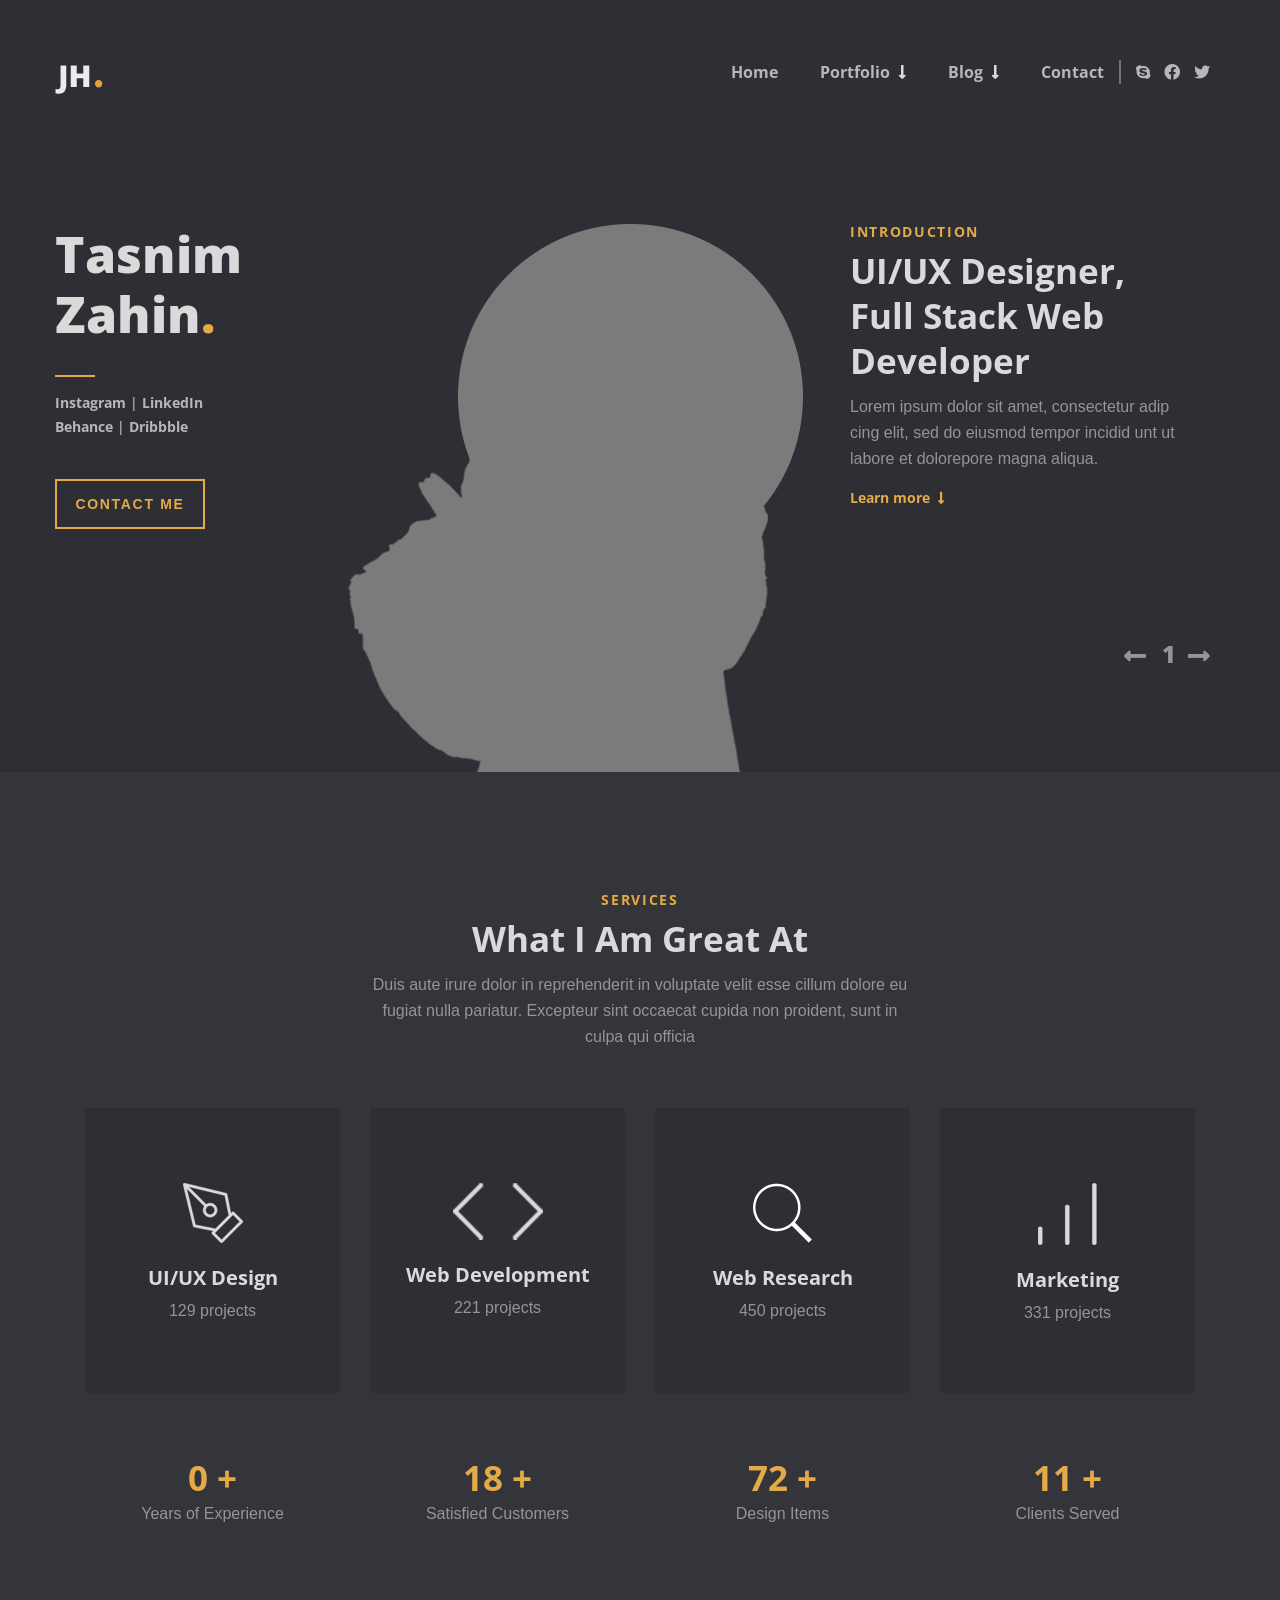
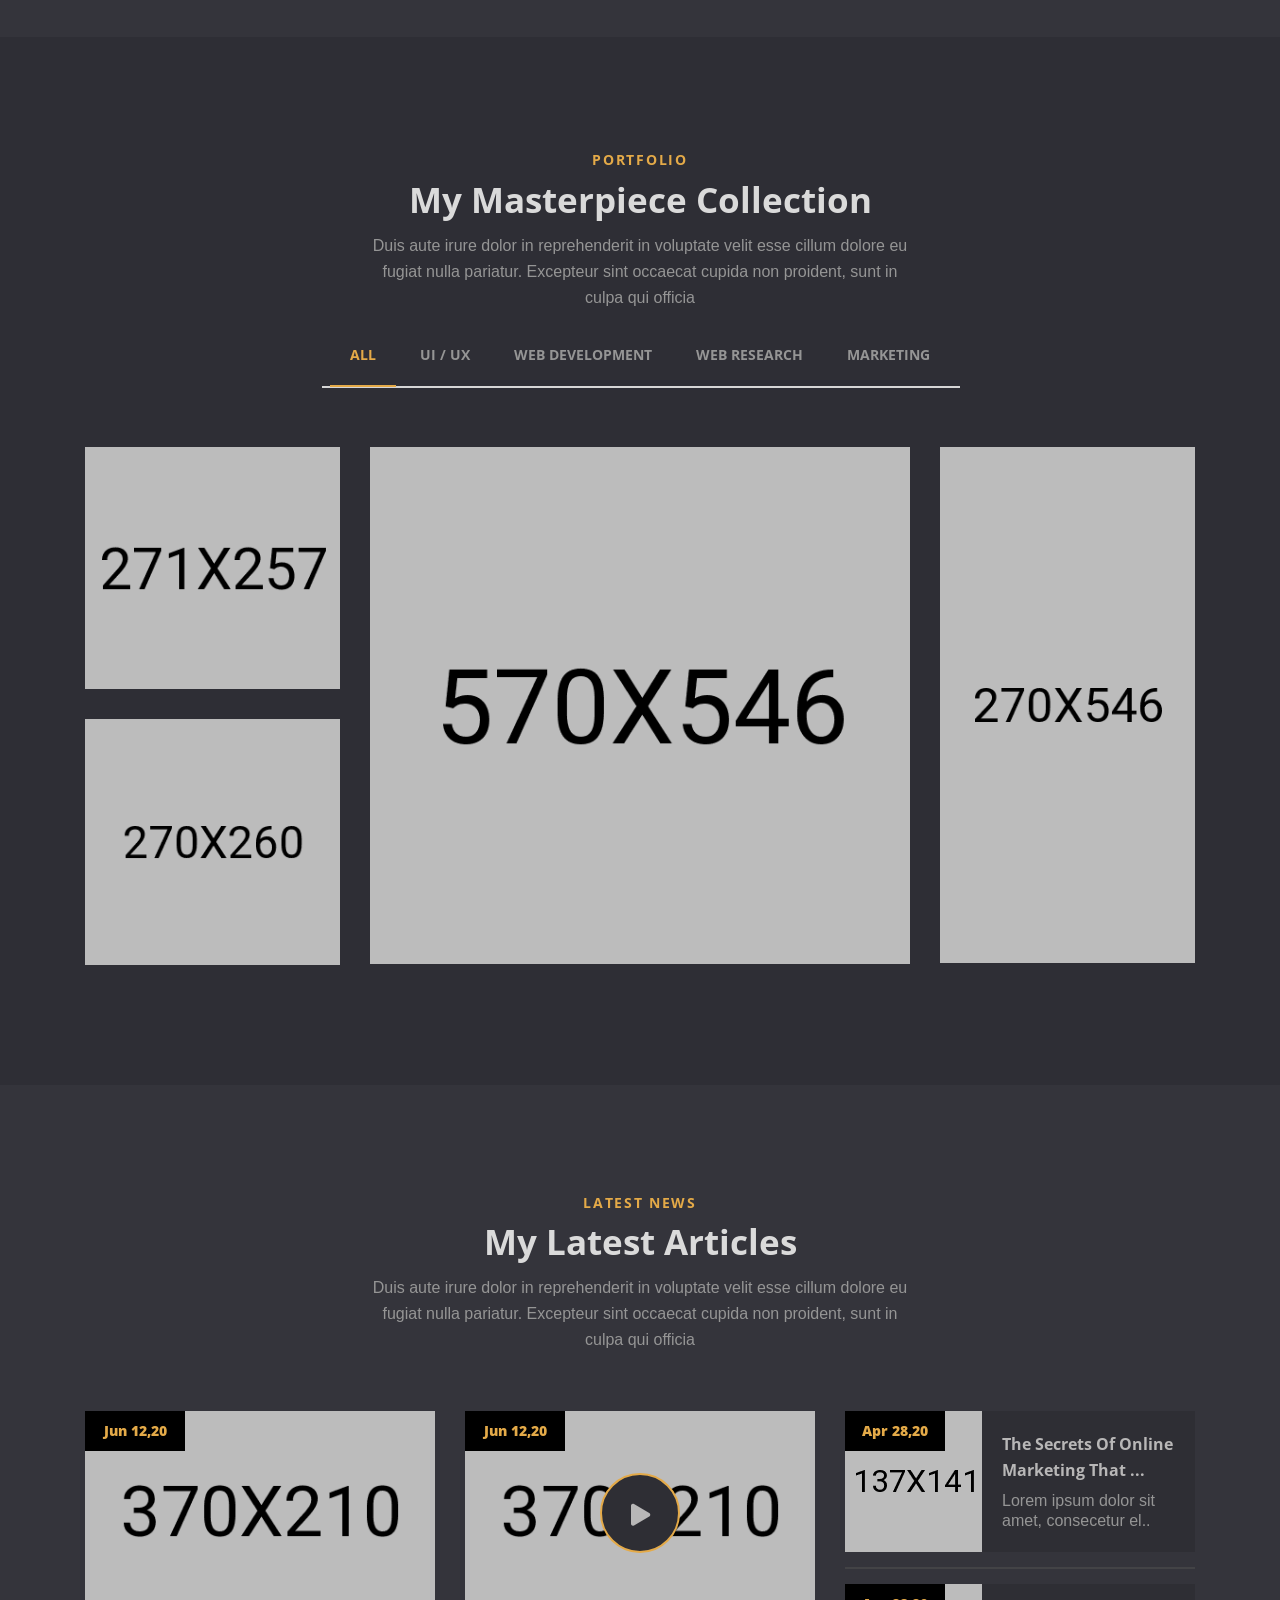
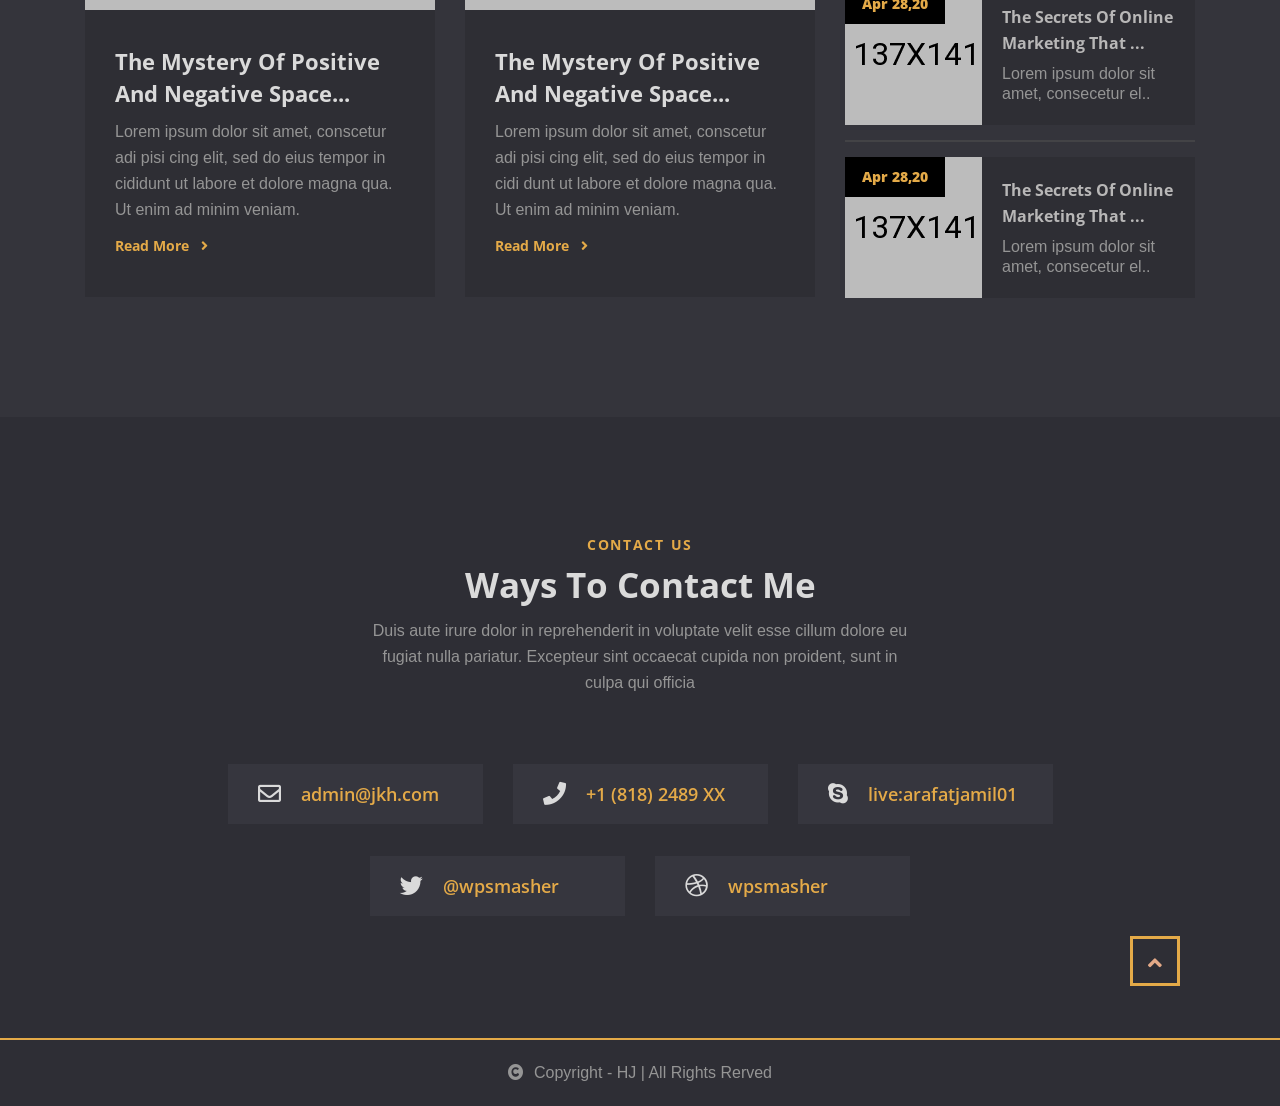
==== commit 4ee65aa8: "Update index.html" ====
--- a/index.html
+++ b/index.html
@@ -82,7 +82,7 @@
                         <div class="col-xl-3 col-lg-3 col-md-3 col-sm-4 col-5 pl-xl-0">
                             <div class="slider-left">
                                 <div class="name">
-                                    <h1>Jack <br /> Harper<span class="pc">.</span></h1>
+                                    <h1>Tasnim <br /> Zahin<span class="pc">.</span></h1>
                                 </div>
                                 <div class="dash"></div>
                                 <div class="social-links mb-40">
@@ -684,4 +684,5 @@
     <script src="assets/js/script.js"></script>
 </body>
 
-</html>+
+</html>
